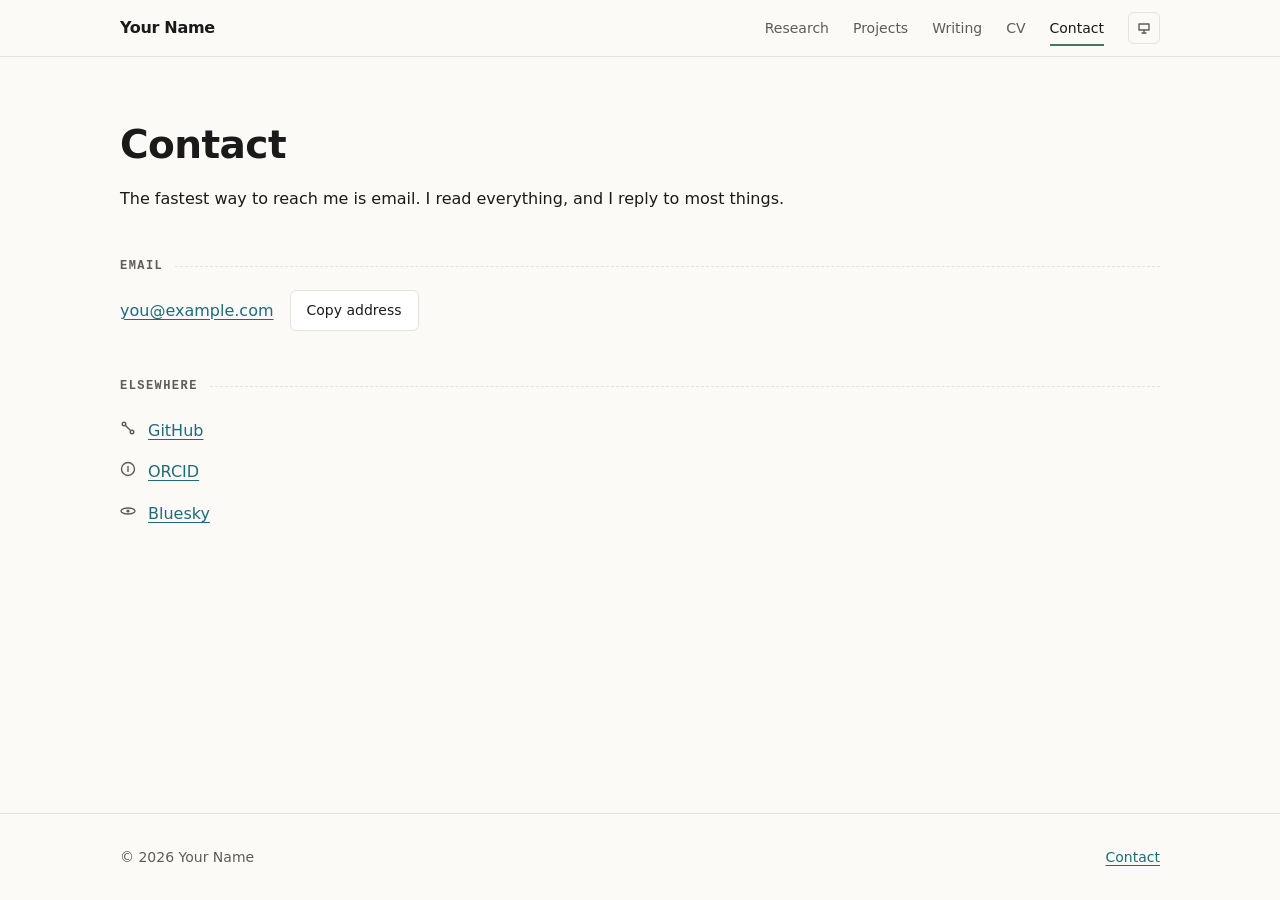
==== contact.html @ 0410b9a4 "feat: build contact page" ====
<!DOCTYPE html>
<html lang="en">
<head>
  <meta charset="utf-8">
  <meta name="viewport" content="width=device-width, initial-scale=1">
  <title>Contact — Your Name</title>
  <meta name="description" content="Get in touch with Your Name — email, GitHub, ORCID.">
  <link rel="icon" href="assets/img/favicon.svg" type="image/svg+xml">
  <link rel="stylesheet" href="assets/css/tokens.css">
  <link rel="stylesheet" href="assets/css/themes.css">
  <link rel="stylesheet" href="assets/css/base.css">
  <link rel="stylesheet" href="assets/css/components.css">
  <script src="assets/js/theme.js"></script>
</head>
<body data-page="contact" data-root="">
  <a class="skip-link" href="#main">Skip to content</a>
  <header class="site-header" data-site-header></header>

  <noscript>
    <nav class="wrap" aria-label="Primary">
      <ul>
        <li><a href="research.html">Research</a></li>
        <li><a href="projects.html">Projects</a></li>
        <li><a href="writing.html">Writing</a></li>
        <li><a href="cv.html">CV</a></li>
        <li><a href="contact.html">Contact</a></li>
      </ul>
    </nav>
  </noscript>

  <main id="main" class="wrap stack-lg">
    <div class="prose stack">
      <h1>Contact</h1>
      <p>The fastest way to reach me is email. I read everything, and I reply
      to most things.</p>
    </div>

    <section>
      <h2 class="section-label">Email</h2>
      <p style="display: flex; gap: var(--sp-4); align-items: center; flex-wrap: wrap">
        <a id="email-link" href="mailto:you@example.com">you@example.com</a>
        <button class="btn" id="copy-email" type="button" hidden>Copy address</button>
        <span class="visually-hidden" role="status" aria-live="polite" id="copy-status"></span>
      </p>
    </section>

    <section>
      <h2 class="section-label">Elsewhere</h2>
      <ul class="glyph-list prose">
        <li>
          <svg class="glyph" viewBox="0 0 16 16" fill="none" stroke="currentColor" stroke-width="1.4" aria-hidden="true" focusable="false"><circle cx="4" cy="4" r="1.8"/><circle cx="12" cy="12" r="1.8"/><path d="M5.5 5.5l5 5"/></svg>
          <a href="https://github.com/yourhandle" rel="me noopener">GitHub</a>
        </li>
        <li>
          <svg class="glyph" viewBox="0 0 16 16" fill="none" stroke="currentColor" stroke-width="1.4" aria-hidden="true" focusable="false"><circle cx="8" cy="8" r="6.5"/><path d="M8 5v6"/></svg>
          <a href="https://orcid.org/0000-0000-0000-0000" rel="me noopener">ORCID</a>
        </li>
        <li>
          <svg class="glyph" viewBox="0 0 16 16" fill="none" stroke="currentColor" stroke-width="1.4" aria-hidden="true" focusable="false"><ellipse cx="8" cy="8" rx="7" ry="3"/><circle cx="8" cy="8" r="1.6" fill="currentColor" stroke="none"/></svg>
          <a href="https://bsky.app/profile/yourhandle" rel="me noopener">Bluesky</a>
        </li>
      </ul>
    </section>
  </main>

  <footer class="site-footer" data-site-footer></footer>

  <script src="assets/js/layout.js" defer></script>
  <script>
    /* Progressive enhancement: the mailto link above is the real affordance. */
    (function () {
      var btn = document.getElementById('copy-email');
      var link = document.getElementById('email-link');
      var status = document.getElementById('copy-status');
      if (!btn || !link || !navigator.clipboard) return;
      btn.hidden = false;
      btn.addEventListener('click', function () {
        navigator.clipboard.writeText(link.textContent.trim()).then(function () {
          btn.textContent = 'Copied';
          status.textContent = 'Email address copied to clipboard.';
          setTimeout(function () {
            btn.textContent = 'Copy address';
            status.textContent = '';
          }, 2000);
        });
      });
    })();
  </script>
</body>
</html>
---- assets/css/tokens.css ----
/* Design tokens. Raw values only — semantic mapping lives in themes.css. */

:root {
  /* Raw palette — light */
  --c-light-bg:        #FBFAF6;
  --c-light-surface:   #FFFFFF;
  --c-light-text:      #1A1A1A;
  --c-light-text-2:    #5C5C5C;
  --c-light-border:    #E5E2DA;
  --c-light-eco:       #3F7B5F;
  --c-light-scifi:     #1F6B7A;

  /* Raw palette — dark */
  --c-dark-bg:         #0F1417;
  --c-dark-surface:    #161B1F;
  --c-dark-text:       #ECEAE2;
  --c-dark-text-2:     #A1A09A;
  --c-dark-border:     #2A2F33;
  --c-dark-eco:        #7FB89A;
  --c-dark-scifi:      #7CC8D8;

  /* Type scale — 1.250 major third */
  --fs-0: 1rem;
  --fs-1: 1.25rem;
  --fs-2: 1.563rem;
  --fs-3: 1.953rem;
  --fs-4: 2.441rem;
  --fs-sm: 0.875rem;
  --fs-xs: 0.75rem;

  --lh-body: 1.6;
  --lh-heading: 1.25;
  --measure: 70ch;

  /* Font stacks */
  --font-body: system-ui, -apple-system, "Segoe UI", Roboto, sans-serif;
  --font-mono: ui-monospace, SFMono-Regular, "SF Mono", Menlo, Consolas,
               "Liberation Mono", monospace;

  /* Spacing — 4px base */
  --sp-1: 0.25rem;
  --sp-2: 0.5rem;
  --sp-3: 0.75rem;
  --sp-4: 1rem;
  --sp-5: 1.5rem;
  --sp-6: 2rem;
  --sp-7: 3rem;
  --sp-8: 4rem;
  --sp-9: 6rem;

  /* Radii + layout */
  --radius-sm: 3px;
  --radius-md: 6px;
  --content-width: 68rem;

  /* Motion */
  --dur: 160ms;
  --ease: cubic-bezier(0.2, 0, 0.2, 1);
}

@media (prefers-reduced-motion: reduce) {
  :root { --dur: 0ms; }
}
---- assets/css/themes.css ----
/* Semantic color mapping. Three states: system (no attribute), light, dark. */

:root {
  --bg:      var(--c-light-bg);
  --surface: var(--c-light-surface);
  --text:    var(--c-light-text);
  --text-2:  var(--c-light-text-2);
  --border:  var(--c-light-border);
  --eco:     var(--c-light-eco);
  --scifi:   var(--c-light-scifi);
  --focus:   var(--c-light-scifi);
  color-scheme: light;
}

/* System preference is dark, and the user has not forced light. */
@media (prefers-color-scheme: dark) {
  :root:not([data-theme="light"]) {
    --bg:      var(--c-dark-bg);
    --surface: var(--c-dark-surface);
    --text:    var(--c-dark-text);
    --text-2:  var(--c-dark-text-2);
    --border:  var(--c-dark-border);
    --eco:     var(--c-dark-eco);
    --scifi:   var(--c-dark-scifi);
    --focus:   var(--c-dark-scifi);
    color-scheme: dark;
  }
}

/* User explicitly chose dark — wins regardless of system preference. */
:root[data-theme="dark"] {
  --bg:      var(--c-dark-bg);
  --surface: var(--c-dark-surface);
  --text:    var(--c-dark-text);
  --text-2:  var(--c-dark-text-2);
  --border:  var(--c-dark-border);
  --eco:     var(--c-dark-eco);
  --scifi:   var(--c-dark-scifi);
  --focus:   var(--c-dark-scifi);
  color-scheme: dark;
}

/* User explicitly chose light — wins regardless of system preference. */
:root[data-theme="light"] {
  --bg:      var(--c-light-bg);
  --surface: var(--c-light-surface);
  --text:    var(--c-light-text);
  --text-2:  var(--c-light-text-2);
  --border:  var(--c-light-border);
  --eco:     var(--c-light-eco);
  --scifi:   var(--c-light-scifi);
  --focus:   var(--c-light-scifi);
  color-scheme: light;
}
---- assets/css/base.css ----
/* Reset */
*, *::before, *::after { box-sizing: border-box; }
* { margin: 0; }

html {
  -webkit-text-size-adjust: 100%;
  scroll-behavior: smooth;
}

body {
  background: var(--bg);
  color: var(--text);
  font-family: var(--font-body);
  font-size: var(--fs-0);
  line-height: var(--lh-body);
  -webkit-font-smoothing: antialiased;
  min-height: 100vh;
  display: flex;
  flex-direction: column;
}

img, svg, canvas { display: block; max-width: 100%; }
img { height: auto; }

/* Typography */
h1, h2, h3, h4 {
  line-height: var(--lh-heading);
  letter-spacing: -0.015em;
  font-weight: 650;
  text-wrap: balance;
}

h1 { font-size: var(--fs-4); }
h2 { font-size: var(--fs-3); }
h3 { font-size: var(--fs-2); }
h4 { font-size: var(--fs-1); }

p, li { text-wrap: pretty; }

a {
  color: var(--scifi);
  text-decoration-thickness: 1px;
  text-underline-offset: 0.18em;
  transition: color var(--dur) var(--ease);
}

a:hover { color: var(--eco); }

code, kbd, samp, pre { font-family: var(--font-mono); font-size: 0.9em; }

hr {
  border: 0;
  border-top: 1px solid var(--border);
  margin-block: var(--sp-7);
}

/* Focus — 2px ring in the sci-fi accent, both themes */
:focus-visible {
  outline: 2px solid var(--focus);
  outline-offset: 2px;
  border-radius: var(--radius-sm);
}

/* Layout primitives */
.wrap {
  width: 100%;
  max-width: var(--content-width);
  margin-inline: auto;
  padding-inline: var(--sp-5);
}

.prose { max-width: var(--measure); }

.stack > * + * { margin-top: var(--sp-4); }
.stack-lg > * + * { margin-top: var(--sp-7); }

main { flex: 1 0 auto; padding-block: var(--sp-8); }

/* Skip link — first focusable element on every page */
.skip-link {
  position: absolute;
  left: var(--sp-4);
  top: var(--sp-4);
  z-index: 100;
  padding: var(--sp-2) var(--sp-4);
  background: var(--surface);
  color: var(--text);
  border: 1px solid var(--border);
  border-radius: var(--radius-md);
  text-decoration: none;
  transform: translateY(-200%);
}

.skip-link:focus { transform: translateY(0); }

.visually-hidden {
  position: absolute;
  width: 1px; height: 1px;
  padding: 0; margin: -1px;
  overflow: hidden;
  clip-path: inset(50%);
  white-space: nowrap;
}

/* Reduced motion */
@media (prefers-reduced-motion: reduce) {
  html { scroll-behavior: auto; }
  *, *::before, *::after {
    animation-duration: 0.01ms !important;
    animation-iteration-count: 1 !important;
    transition-duration: 0.01ms !important;
  }
}

/* Print baseline — cv.html extends this */
@media print {
  body { background: #fff; color: #000; }
  .site-header, .site-footer, .skip-link, .hero-canvas { display: none !important; }
  main { padding-block: 0; }
  a { color: #000; text-decoration: underline; }
  a[href^="http"]::after { content: " (" attr(href) ")"; font-size: 0.85em; }
}
---- assets/css/components.css ----
/* ---------- Header + nav ---------- */

.site-header {
  border-bottom: 1px solid var(--border);
  background: var(--bg);
  position: sticky;
  top: 0;
  z-index: 50;
}

.site-header .wrap {
  display: flex;
  align-items: center;
  gap: var(--sp-5);
  min-height: 3.5rem;
  flex-wrap: wrap;
}

.brand {
  font-weight: 700;
  letter-spacing: -0.02em;
  color: var(--text);
  text-decoration: none;
  margin-right: auto;
}

.brand:hover { color: var(--eco); }

.site-nav ul {
  display: flex;
  gap: var(--sp-5);
  list-style: none;
  padding: 0;
  margin: 0;
  flex-wrap: wrap;
}

.site-nav a {
  color: var(--text-2);
  text-decoration: none;
  font-size: var(--fs-sm);
  padding-block: var(--sp-2);
  border-bottom: 2px solid transparent;
}

.site-nav a:hover { color: var(--text); }

.site-nav a[aria-current="page"] {
  color: var(--text);
  border-bottom-color: var(--eco);
}

.theme-toggle {
  display: inline-grid;
  place-items: center;
  width: 2rem;
  height: 2rem;
  padding: 0;
  background: none;
  border: 1px solid var(--border);
  border-radius: var(--radius-md);
  color: var(--text-2);
  cursor: pointer;
  transition: color var(--dur) var(--ease), border-color var(--dur) var(--ease);
}

.theme-toggle:hover { color: var(--text); border-color: var(--text-2); }
.theme-toggle svg { width: 16px; height: 16px; }

/* ---------- Footer ---------- */

.site-footer {
  border-top: 1px solid var(--border);
  padding-block: var(--sp-6);
  color: var(--text-2);
  font-size: var(--fs-sm);
}

.site-footer .wrap {
  display: flex;
  justify-content: space-between;
  gap: var(--sp-4);
  flex-wrap: wrap;
}

/* ---------- Section labels — monospace schematic feel ---------- */

.section-label {
  font-family: var(--font-mono);
  font-size: var(--fs-xs);
  text-transform: uppercase;
  letter-spacing: 0.12em;
  color: var(--text-2);
  display: flex;
  align-items: center;
  gap: var(--sp-3);
  margin-bottom: var(--sp-4);
}

.section-label::after {
  content: "";
  flex: 1;
  border-top: 1px dashed var(--border);
}

/* ---------- Cards ---------- */

.card-grid {
  display: grid;
  grid-template-columns: repeat(auto-fill, minmax(17rem, 1fr));
  gap: var(--sp-5);
  list-style: none;
  padding: 0;
  margin: 0;
}

.card {
  background: var(--surface);
  border: 1px solid var(--border);
  border-radius: var(--radius-md);
  padding: var(--sp-5);
  display: flex;
  flex-direction: column;
  gap: var(--sp-3);
  transition: border-color var(--dur) var(--ease);
}

.card:hover { border-color: var(--eco); }
.card h3 { font-size: var(--fs-1); }
.card p { color: var(--text-2); font-size: var(--fs-sm); flex: 1; }

.card-links {
  display: flex;
  gap: var(--sp-4);
  font-size: var(--fs-sm);
}

/* ---------- Tags ---------- */

.tag-list {
  display: flex;
  flex-wrap: wrap;
  gap: var(--sp-2);
  list-style: none;
  padding: 0;
  margin: 0;
}

.tag {
  font-family: var(--font-mono);
  font-size: var(--fs-xs);
  color: var(--text-2);
  border: 1px solid var(--border);
  border-radius: var(--radius-sm);
  padding: 2px var(--sp-2);
}

/* ---------- Buttons ---------- */

.btn {
  display: inline-flex;
  align-items: center;
  gap: var(--sp-2);
  font: inherit;
  font-size: var(--fs-sm);
  padding: var(--sp-2) var(--sp-4);
  background: var(--surface);
  color: var(--text);
  border: 1px solid var(--border);
  border-radius: var(--radius-md);
  text-decoration: none;
  cursor: pointer;
  transition: border-color var(--dur) var(--ease), color var(--dur) var(--ease);
}

.btn:hover { border-color: var(--eco); color: var(--eco); }

/* ---------- Entry lists (publications, talks, posts) ---------- */

.entry-list { list-style: none; padding: 0; margin: 0; }

.entry {
  padding-block: var(--sp-4);
  border-bottom: 1px solid var(--border);
  display: flex;
  flex-direction: column;
  gap: var(--sp-2);
}

.entry:last-child { border-bottom: 0; }
.entry h3 { font-size: var(--fs-1); }
.entry-meta { color: var(--text-2); font-size: var(--fs-sm); }
.entry-meta .venue { font-style: italic; }
.entry-links { display: flex; gap: var(--sp-4); font-size: var(--fs-sm); }

/* Author highlight in publication author lists */
.me { color: var(--text); font-weight: 650; }

/* ---------- Inline glyphs ---------- */

.glyph {
  width: 16px;
  height: 16px;
  color: var(--text-2);
  flex: none;
}

ul.glyph-list { list-style: none; padding: 0; margin: 0; }

ul.glyph-list li {
  display: flex;
  align-items: baseline;
  gap: var(--sp-3);
  padding-block: var(--sp-2);
}

/* ---------- Hero ---------- */

.hero {
  position: relative;
  isolation: isolate;
  padding-block: var(--sp-9);
  overflow: hidden;
}

.hero-canvas {
  position: absolute;
  inset: 0;
  width: 100%;
  height: 100%;
  z-index: -1;
  pointer-events: none;
}

.hero-body { max-width: 44ch; }
.hero-body h1 { font-size: var(--fs-4); }

.tagline {
  font-size: var(--fs-1);
  color: var(--text-2);
  margin-top: var(--sp-4);
}

.quick-links {
  display: flex;
  gap: var(--sp-4);
  flex-wrap: wrap;
  margin-top: var(--sp-6);
  list-style: none;
  padding: 0;
}

/* ---------- CV ---------- */

.cv-header {
  display: flex;
  justify-content: space-between;
  align-items: flex-end;
  gap: var(--sp-4);
  flex-wrap: wrap;
  padding-bottom: var(--sp-5);
  border-bottom: 1px solid var(--border);
}

.cv-section { margin-top: var(--sp-7); }

.cv-item {
  display: grid;
  grid-template-columns: 8rem 1fr;
  gap: var(--sp-4);
  padding-block: var(--sp-4);
  border-bottom: 1px solid var(--border);
}

.cv-item:last-child { border-bottom: 0; }
.cv-item h3 { font-size: var(--fs-1); }
.cv-item-meta {
  font-family: var(--font-mono);
  font-size: var(--fs-xs);
  color: var(--text-2);
  padding-top: 0.35rem;
}

@media (max-width: 40rem) {
  .cv-item { grid-template-columns: 1fr; gap: var(--sp-2); }
}

@media print {
  .cv-item { break-inside: avoid; page-break-inside: avoid; }
  .cv-section { break-inside: avoid-page; }
  .cv-download { display: none !important; }
  .cv-item, .cv-header { border-color: #ccc; }
}
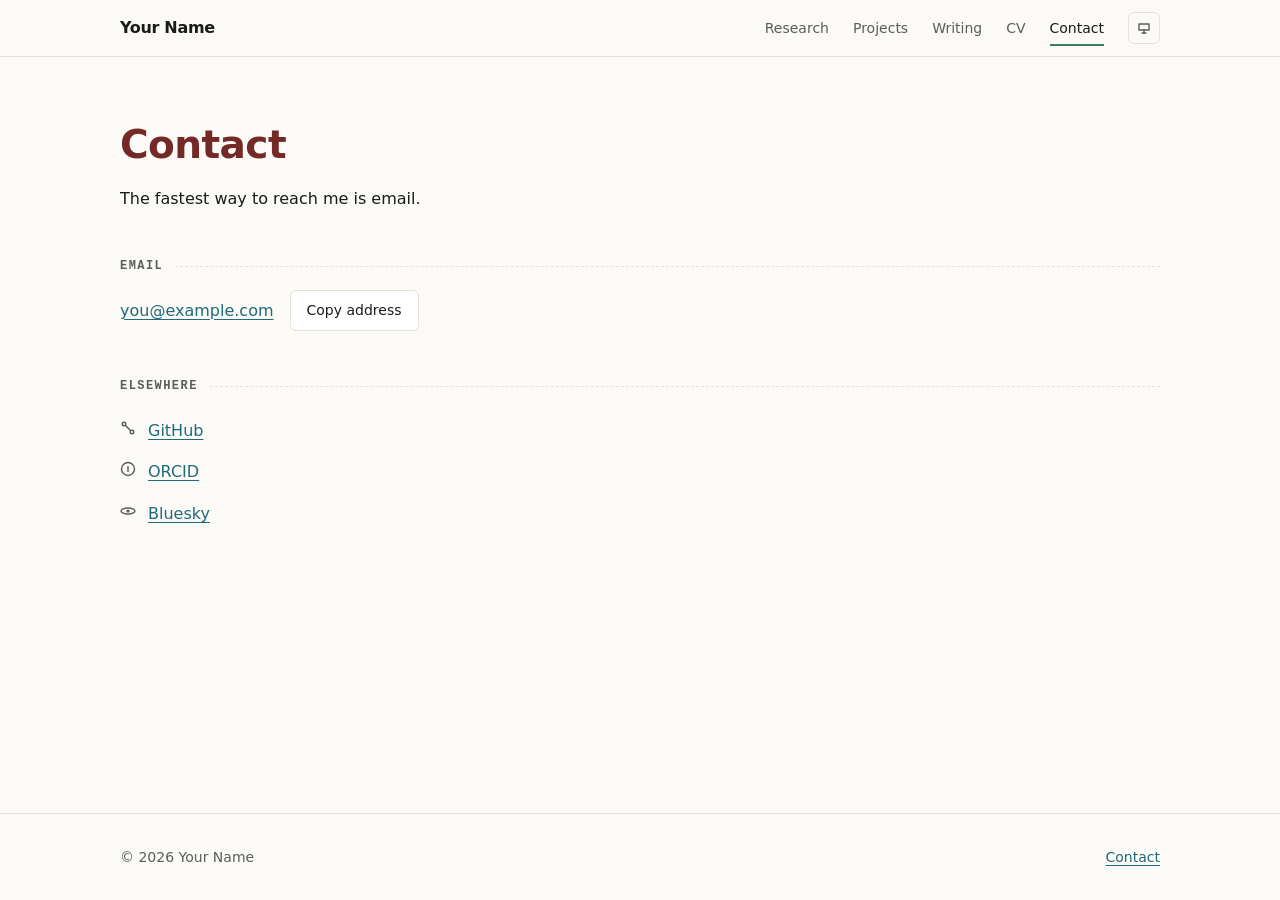
==== commit 6f55892e: "Change contact title and simplify email message Updated the contact page title and modified email co" ====
--- a/contact.html
+++ b/contact.html
@@ -3,7 +3,7 @@
 <head>
   <meta charset="utf-8">
   <meta name="viewport" content="width=device-width, initial-scale=1">
-  <title>Contact — Your Name</title>
+  <title>Contact — Melissa A. Hosek</title>
   <meta name="description" content="Get in touch with Your Name — email, GitHub, ORCID.">
   <link rel="icon" href="assets/img/favicon.svg" type="image/svg+xml">
   <link rel="stylesheet" href="assets/css/tokens.css">
@@ -28,11 +28,10 @@
     </nav>
   </noscript>
 
-  <main id="main" class="wrap stack-lg">
+  <main id="main" class="wrap stack-lg" tabindex="-1">
     <div class="prose stack">
       <h1>Contact</h1>
-      <p>The fastest way to reach me is email. I read everything, and I reply
-      to most things.</p>
+      <p>The fastest way to reach me is email.</p>
     </div>
 
     <section>
@@ -82,6 +81,8 @@
             btn.textContent = 'Copy address';
             status.textContent = '';
           }, 2000);
+        }).catch(function () {
+          status.textContent = 'Copy failed — use the email link instead.';
         });
       });
     })();
--- a/assets/css/tokens.css
+++ b/assets/css/tokens.css
@@ -9,6 +9,7 @@
   --c-light-border:    #E5E2DA;
   --c-light-eco:       #3F7B5F;
   --c-light-scifi:     #1F6B7A;
+  --c-light-heading:   #732A26;
 
   /* Raw palette — dark */
   --c-dark-bg:         #0F1417;
--- a/assets/css/themes.css
+++ b/assets/css/themes.css
@@ -9,6 +9,7 @@
   --eco:     var(--c-light-eco);
   --scifi:   var(--c-light-scifi);
   --focus:   var(--c-light-scifi);
+  --heading: var(--c-light-heading);
   color-scheme: light;
 }
 
@@ -23,6 +24,7 @@
     --eco:     var(--c-dark-eco);
     --scifi:   var(--c-dark-scifi);
     --focus:   var(--c-dark-scifi);
+    --heading: var(--c-dark-text);
     color-scheme: dark;
   }
 }
@@ -37,6 +39,7 @@
   --eco:     var(--c-dark-eco);
   --scifi:   var(--c-dark-scifi);
   --focus:   var(--c-dark-scifi);
+  --heading: var(--c-dark-text);
   color-scheme: dark;
 }
 
@@ -50,5 +53,6 @@
   --eco:     var(--c-light-eco);
   --scifi:   var(--c-light-scifi);
   --focus:   var(--c-light-scifi);
+  --heading: var(--c-light-heading);
   color-scheme: light;
 }
--- a/assets/css/base.css
+++ b/assets/css/base.css
@@ -24,6 +24,7 @@
 
 /* Typography */
 h1, h2, h3, h4 {
+  color: var(--heading);
   line-height: var(--lh-heading);
   letter-spacing: -0.015em;
   font-weight: 650;
@@ -115,6 +116,7 @@
 /* Print baseline — cv.html extends this */
 @media print {
   body { background: #fff; color: #000; }
+  h1, h2, h3, h4 { color: #000; }
   .site-header, .site-footer, .skip-link, .hero-canvas { display: none !important; }
   main { padding-block: 0; }
   a { color: #000; text-decoration: underline; }
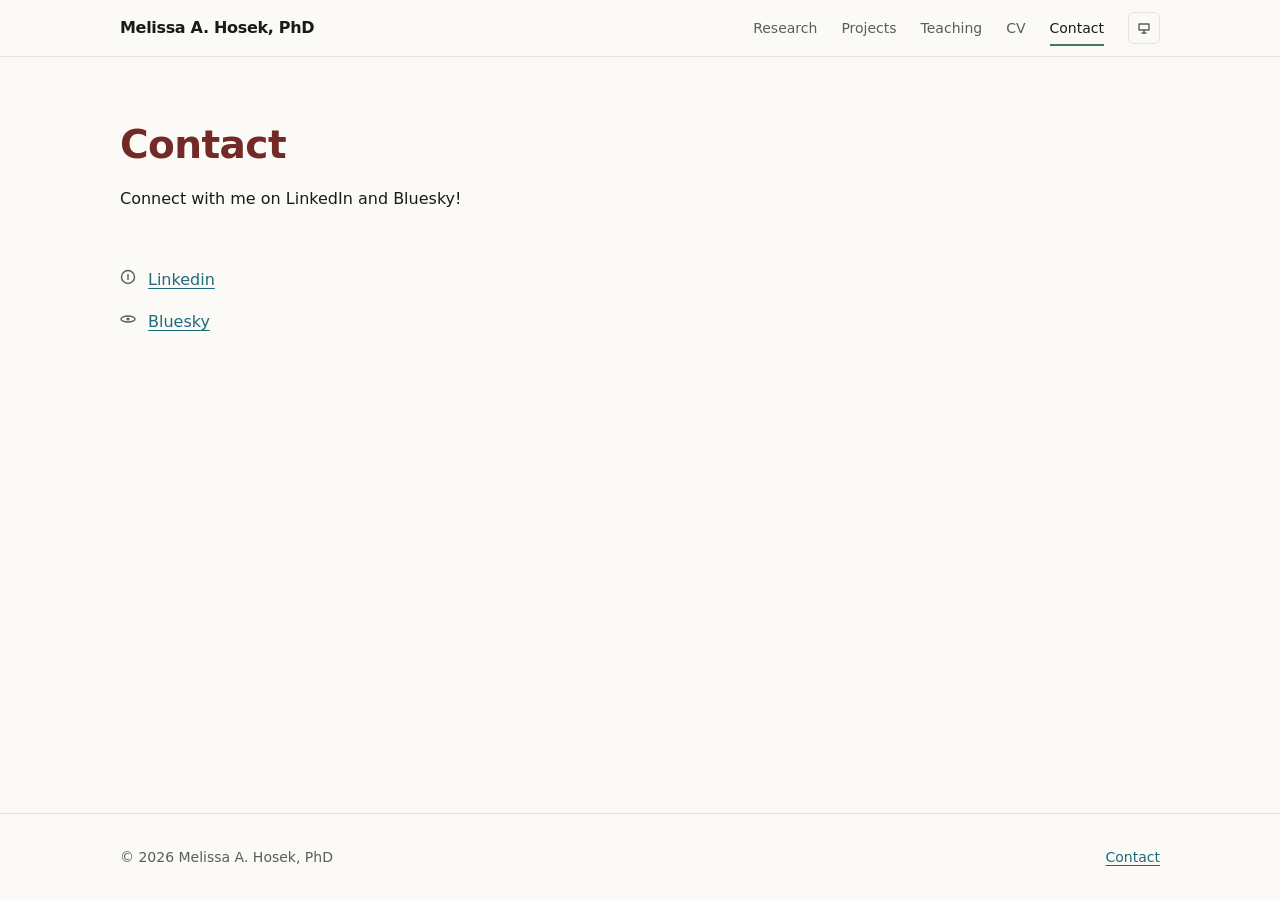
==== commit 59b9ac1e: "Update contact information and links" ====
--- a/contact.html
+++ b/contact.html
@@ -31,35 +31,22 @@
   <main id="main" class="wrap stack-lg" tabindex="-1">
     <div class="prose stack">
       <h1>Contact</h1>
-      <p>The fastest way to reach me is email.</p>
+      <p>Connect with me on LinkedIn and Bluesky!</p>
     </div>
 
     <section>
-      <h2 class="section-label">Email</h2>
-      <p style="display: flex; gap: var(--sp-4); align-items: center; flex-wrap: wrap">
-        <a id="email-link" href="mailto:you@example.com">you@example.com</a>
-        <button class="btn" id="copy-email" type="button" hidden>Copy address</button>
-        <span class="visually-hidden" role="status" aria-live="polite" id="copy-status"></span>
-      </p>
-    </section>
-
-    <section>
-      <h2 class="section-label">Elsewhere</h2>
-      <ul class="glyph-list prose">
-        <li>
-          <svg class="glyph" viewBox="0 0 16 16" fill="none" stroke="currentColor" stroke-width="1.4" aria-hidden="true" focusable="false"><circle cx="4" cy="4" r="1.8"/><circle cx="12" cy="12" r="1.8"/><path d="M5.5 5.5l5 5"/></svg>
-          <a href="https://github.com/yourhandle" rel="me noopener">GitHub</a>
-        </li>
+       <ul class="glyph-list prose">
         <li>
           <svg class="glyph" viewBox="0 0 16 16" fill="none" stroke="currentColor" stroke-width="1.4" aria-hidden="true" focusable="false"><circle cx="8" cy="8" r="6.5"/><path d="M8 5v6"/></svg>
-          <a href="https://orcid.org/0000-0000-0000-0000" rel="me noopener">ORCID</a>
+       <a href="https://www.linkedin.com/in/melissaahosek" rel="me noopener">Linkedin</a>
         </li>
         <li>
           <svg class="glyph" viewBox="0 0 16 16" fill="none" stroke="currentColor" stroke-width="1.4" aria-hidden="true" focusable="false"><ellipse cx="8" cy="8" rx="7" ry="3"/><circle cx="8" cy="8" r="1.6" fill="currentColor" stroke="none"/></svg>
-          <a href="https://bsky.app/profile/yourhandle" rel="me noopener">Bluesky</a>
-        </li>
-      </ul>
+          <a href="https://bsky.app/profile/mhosek.bsky.social" rel="me noopener">Bluesky</a>
+       </li>
     </section>
+
+
   </main>
 
   <footer class="site-footer" data-site-footer></footer>
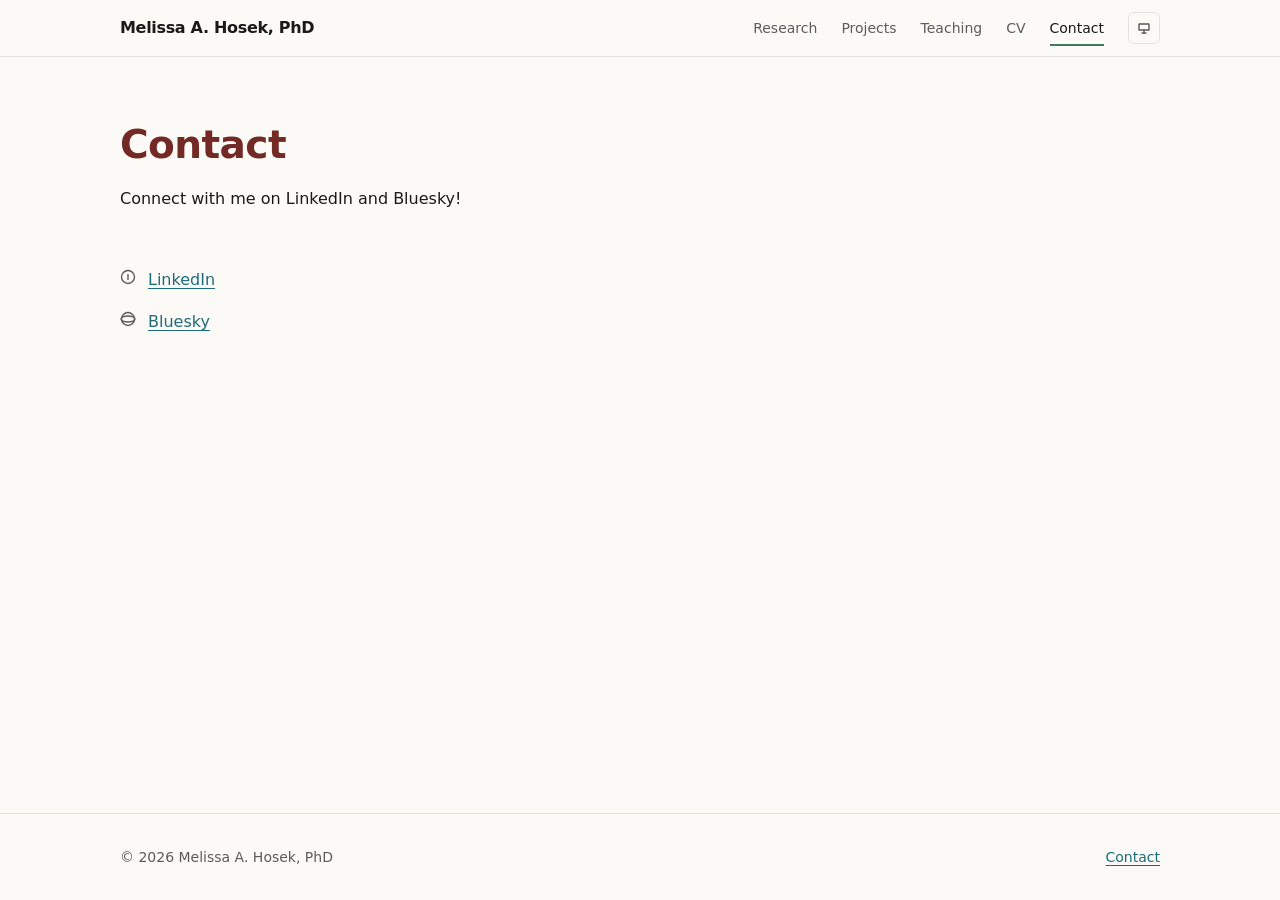
==== commit 3846277c: "Fix contact page: complete HTML, update metadata, remove email functionality" ====
--- a/contact.html
+++ b/contact.html
@@ -4,7 +4,7 @@
   <meta charset="utf-8">
   <meta name="viewport" content="width=device-width, initial-scale=1">
   <title>Contact — Melissa A. Hosek</title>
-  <meta name="description" content="Get in touch with Your Name — email, GitHub, ORCID.">
+  <meta name="description" content="Connect with Melissa A. Hosek on LinkedIn and Bluesky.">
   <link rel="icon" href="assets/img/favicon.svg" type="image/svg+xml">
   <link rel="stylesheet" href="assets/css/tokens.css">
   <link rel="stylesheet" href="assets/css/themes.css">
@@ -35,44 +35,22 @@
     </div>
 
     <section>
-       <ul class="glyph-list prose">
+      <ul class="glyph-list prose">
         <li>
           <svg class="glyph" viewBox="0 0 16 16" fill="none" stroke="currentColor" stroke-width="1.4" aria-hidden="true" focusable="false"><circle cx="8" cy="8" r="6.5"/><path d="M8 5v6"/></svg>
-       <a href="https://www.linkedin.com/in/melissaahosek" rel="me noopener">Linkedin</a>
+          <a href="https://www.linkedin.com/in/melissaahosek" rel="me noopener">LinkedIn</a>
         </li>
         <li>
-          <svg class="glyph" viewBox="0 0 16 16" fill="none" stroke="currentColor" stroke-width="1.4" aria-hidden="true" focusable="false"><ellipse cx="8" cy="8" rx="7" ry="3"/><circle cx="8" cy="8" r="1.6" fill="currentColor" stroke="none"/></svg>
+          <svg class="glyph" viewBox="0 0 16 16" fill="none" stroke="currentColor" stroke-width="1.4" aria-hidden="true" focusable="false"><ellipse cx="8" cy="8" rx="7" ry="3"/><circle cx="8" cy="8" r="6.5"/></svg>
           <a href="https://bsky.app/profile/mhosek.bsky.social" rel="me noopener">Bluesky</a>
-       </li>
+        </li>
+      </ul>
     </section>
-
 
   </main>
 
   <footer class="site-footer" data-site-footer></footer>
 
   <script src="assets/js/layout.js" defer></script>
-  <script>
-    /* Progressive enhancement: the mailto link above is the real affordance. */
-    (function () {
-      var btn = document.getElementById('copy-email');
-      var link = document.getElementById('email-link');
-      var status = document.getElementById('copy-status');
-      if (!btn || !link || !navigator.clipboard) return;
-      btn.hidden = false;
-      btn.addEventListener('click', function () {
-        navigator.clipboard.writeText(link.textContent.trim()).then(function () {
-          btn.textContent = 'Copied';
-          status.textContent = 'Email address copied to clipboard.';
-          setTimeout(function () {
-            btn.textContent = 'Copy address';
-            status.textContent = '';
-          }, 2000);
-        }).catch(function () {
-          status.textContent = 'Copy failed — use the email link instead.';
-        });
-      });
-    })();
-  </script>
 </body>
-</html>
+</html>
